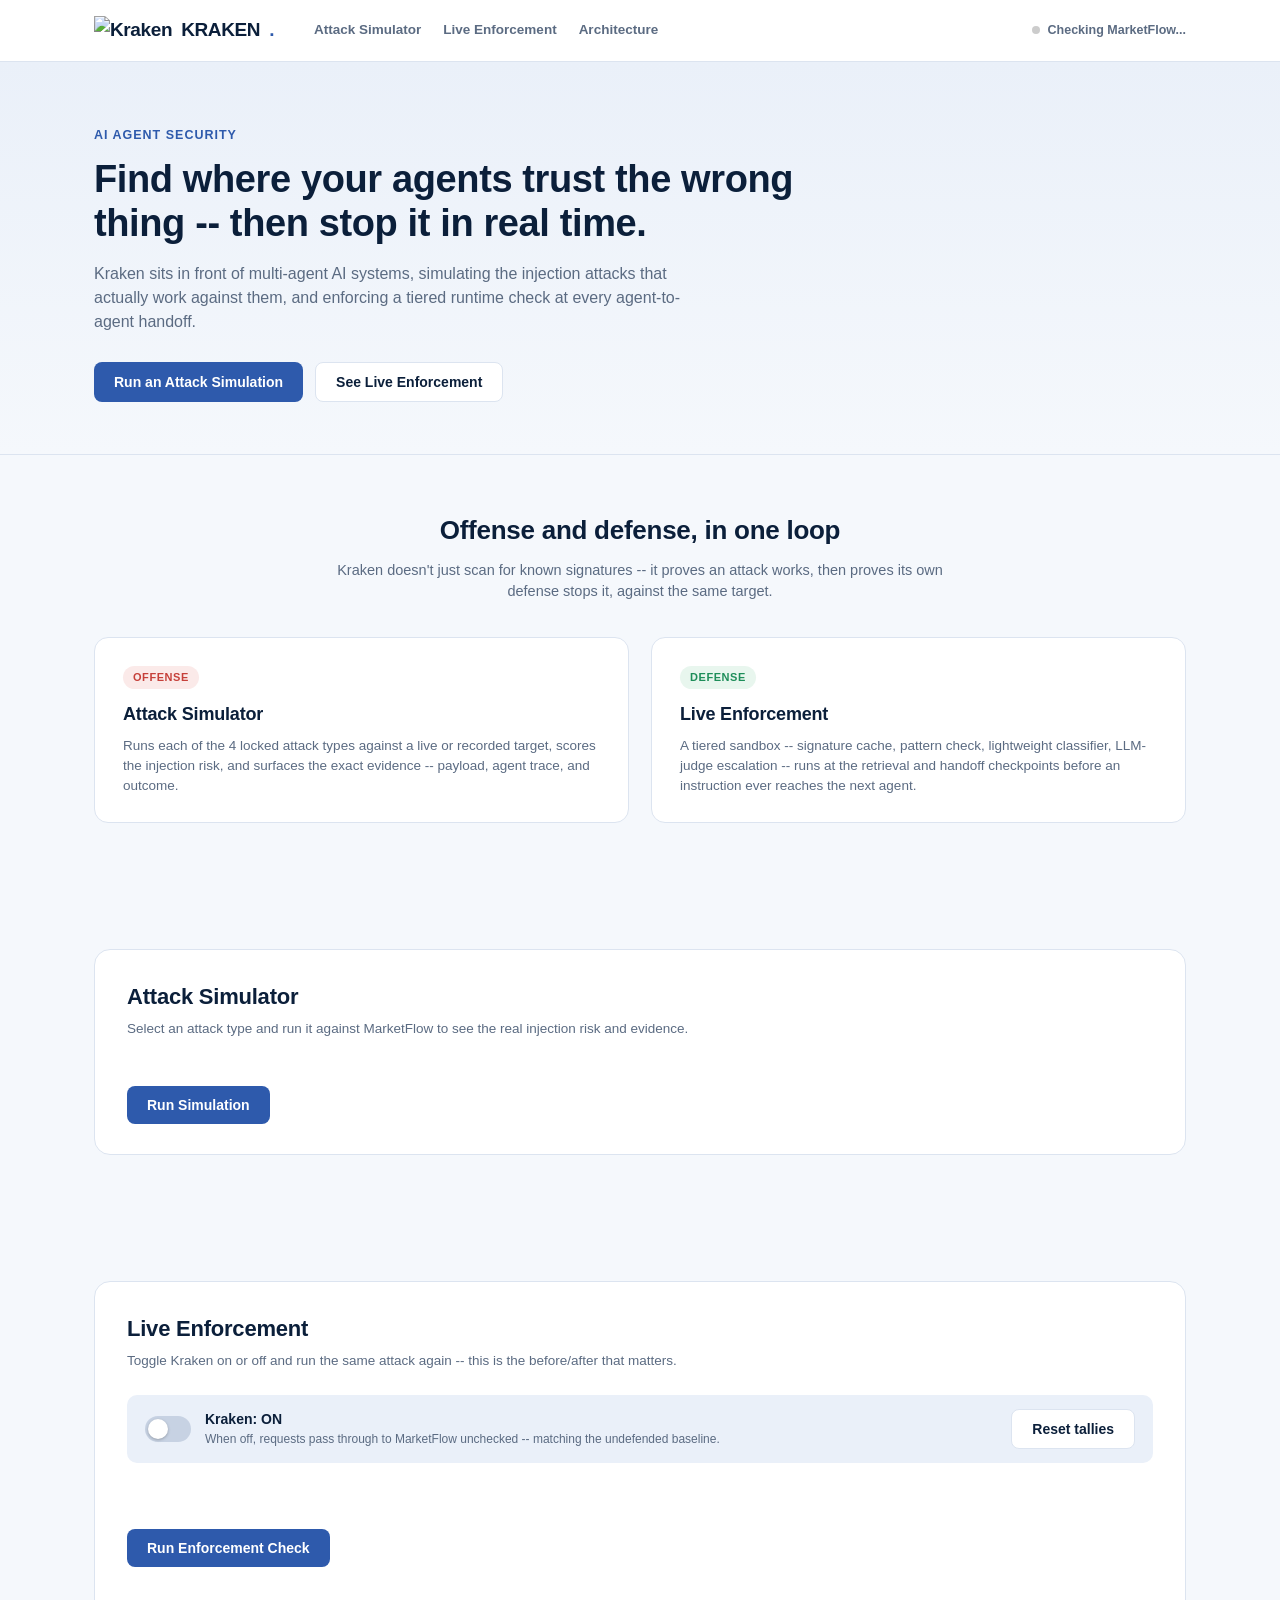
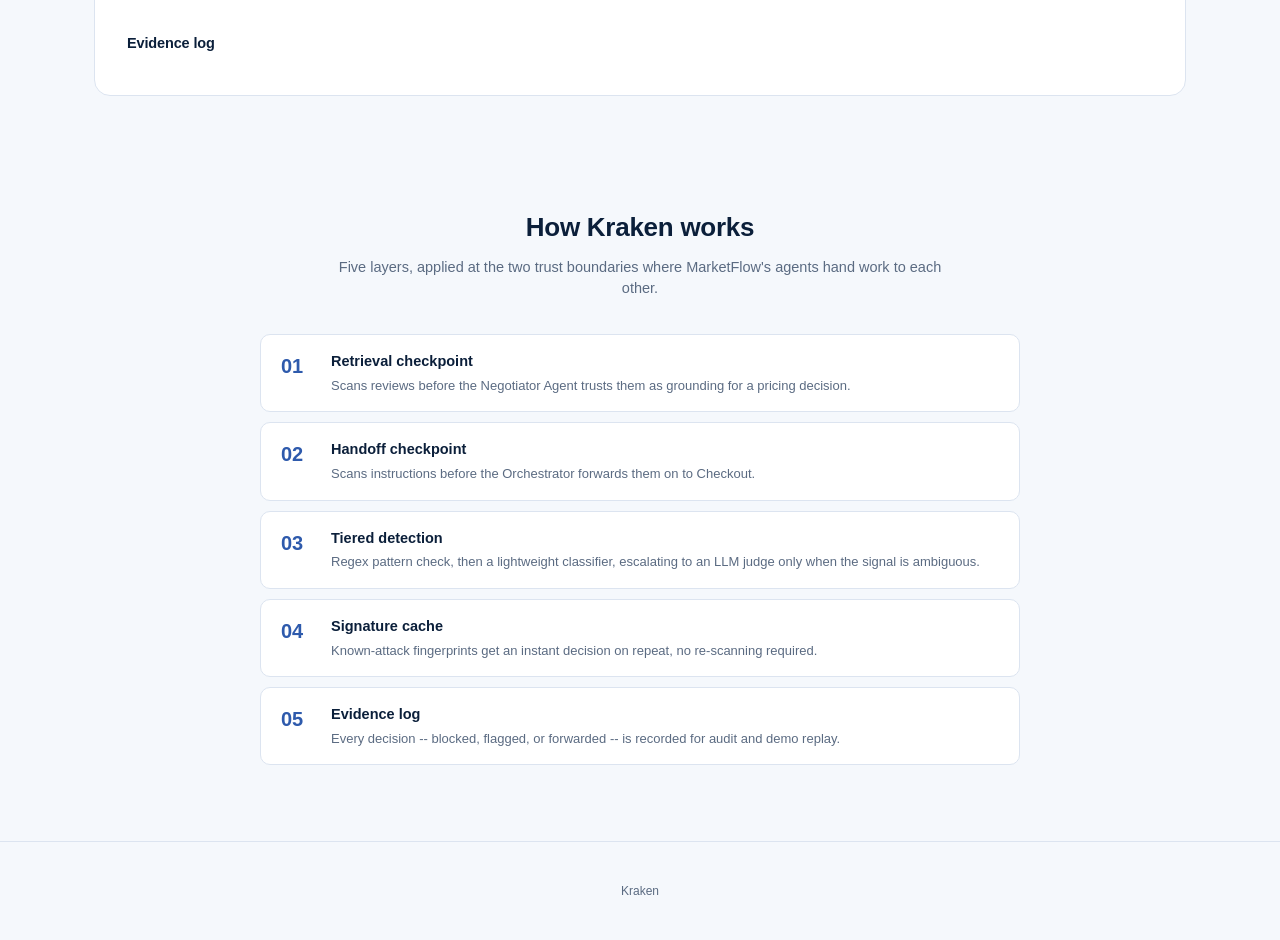
==== kraken/static/index.html @ 2ad518b8 "Add RAG poisoning implementation" ====
<!doctype html>
<html lang="en">
<head>
<meta charset="utf-8" />
<meta name="viewport" content="width=device-width, initial-scale=1" />
<title>Kraken -- AI Agent Security</title>
<link rel="icon" type="image/png" href="/static/logo.png" />
<style>
  :root {
    --bg: #F5F8FC; --bg-alt: #EAF0F9; --navy: #0B1F3A; --muted: #5B6B82;
    --accent: #2E5AAC; --accent-dark: #1E3F80; --accent-bg: #E4ECFB;
    --danger: #C6403A; --danger-bg: #FBEAE9; --success: #1E8E5A; --success-bg: #E8F6EE;
    --warn: #B9770E; --warn-bg: #FDF3E3; --border: #DCE4F0; --card: #FFFFFF;
  }
  * { box-sizing: border-box; }
  body { margin:0; background:var(--bg); color:var(--navy); font-family: -apple-system, "Segoe UI", Roboto, Helvetica, Arial, sans-serif; line-height:1.5; }
  a { color:var(--accent); }
  h1,h2,h3 { font-weight:800; letter-spacing:-.01em; }
  .wrap { max-width:1140px; margin:0 auto; padding:0 24px; }

  header.site { background:#fff; border-bottom:1px solid var(--border); position:sticky; top:0; z-index:30; }
  .header-inner { max-width:1140px; margin:0 auto; padding:16px 24px; display:flex; align-items:center; gap:28px; }
  .logo { font-weight:800; font-size:19px; letter-spacing:-.02em; }
  .logo .dot { color:var(--accent); }
  .logo { display:flex; align-items:center; gap:9px; }
  .logo-mark { height:28px; width:auto; display:block; }
  nav.top-nav { display:flex; gap:22px; margin-left:12px; }
  nav.top-nav a { color:var(--muted); font-size:13.5px; font-weight:600; cursor:pointer; }
  nav.top-nav a:hover { color:var(--navy); }
  .status-chip { margin-left:auto; display:flex; align-items:center; gap:8px; font-size:12.5px; font-weight:600; color:var(--muted); }
  .status-dot { width:8px; height:8px; border-radius:50%; background:#ccc; }
  .status-dot.live { background:var(--success); box-shadow:0 0 0 3px rgba(30,142,90,.18); }
  .status-dot.offline { background:var(--danger); box-shadow:0 0 0 3px rgba(198,64,58,.15); }

  /* ---------- Hero ---------- */
  .hero { background:linear-gradient(180deg, var(--bg-alt), var(--bg)); padding:64px 0 52px; border-bottom:1px solid var(--border); }
  .hero .eyebrow { color:var(--accent); font-weight:700; font-size:12.5px; text-transform:uppercase; letter-spacing:.08em; margin-bottom:14px; }
  .hero h1 { font-size:38px; max-width:760px; margin:0 0 16px; line-height:1.15; }
  .hero p.sub { font-size:16px; color:var(--muted); max-width:600px; margin:0 0 28px; }
  .hero-ctas { display:flex; gap:12px; }
  .btn { border:none; border-radius:8px; padding:11px 20px; font-weight:700; font-size:14px; cursor:pointer; }
  .btn-primary { background:var(--accent); color:#fff; }
  .btn-primary:hover { background:var(--accent-dark); }
  .btn-outline { background:#fff; border:1.5px solid var(--border); color:var(--navy); }
  .btn-outline:hover { border-color:var(--accent); color:var(--accent); }
  .btn:disabled { opacity:.55; cursor:default; }

  /* ---------- What we do split ---------- */
  .section { padding:56px 0; }
  .section-head { max-width:640px; margin:0 auto 34px; text-align:center; }
  .section-head h2 { font-size:26px; margin:0 0 10px; }
  .section-head p { color:var(--muted); font-size:14.5px; margin:0; }
  .split { display:grid; grid-template-columns:1fr 1fr; gap:22px; }
  @media (max-width: 860px) { .split { grid-template-columns:1fr; } }
  .split-card { background:var(--card); border:1px solid var(--border); border-radius:14px; padding:26px 28px; }
  .split-card .tag { display:inline-block; font-size:11px; font-weight:700; text-transform:uppercase; letter-spacing:.05em; padding:3px 10px; border-radius:20px; margin-bottom:12px; }
  .split-card.offense .tag { background:var(--danger-bg); color:var(--danger); }
  .split-card.defense .tag { background:var(--success-bg); color:var(--success); }
  .split-card h3 { margin:0 0 8px; font-size:18px; }
  .split-card p { color:var(--muted); font-size:13.5px; margin:0; }

  /* ---------- Panels shared ---------- */
  .panel { background:var(--card); border:1px solid var(--border); border-radius:16px; padding:30px 32px; margin-top:14px; }
  .panel h2 { font-size:22px; margin:0 0 6px; }
  .panel .panel-sub { color:var(--muted); font-size:13.5px; margin-bottom:24px; }

  /* ---------- Offense ---------- */
  .attack-picker { display:grid; grid-template-columns:repeat(4,1fr); gap:10px; margin-bottom:22px; }
  @media (max-width: 860px) { .attack-picker { grid-template-columns:1fr 1fr; } }
  .attack-pill { border:1.5px solid var(--border); border-radius:10px; padding:14px 14px; cursor:pointer; background:#fff; }
  .attack-pill.selected { border-color:var(--accent); background:var(--accent-bg); }
  .attack-pill .name { font-weight:700; font-size:13.5px; margin-bottom:4px; }
  .attack-pill .cp { font-size:11px; color:var(--muted); text-transform:uppercase; letter-spacing:.04em; }

  .scan-box { background:#0B1F3A; color:#DCE6F5; border-radius:12px; padding:20px 22px; font-family:ui-monospace,Consolas,monospace; font-size:13px; min-height:140px; display:none; }
  .scan-box.show { display:block; }
  .scan-line { display:flex; justify-content:space-between; padding:5px 0; opacity:0; animation:fadeIn .3s forwards; }
  .scan-line .pct { color:#6FA8FF; font-weight:700; }
  @keyframes fadeIn { to { opacity:1; } }

  .result-box { margin-top:22px; display:none; }
  .result-box.show { display:block; }
  .risk-row { display:flex; align-items:center; gap:20px; margin-bottom:18px; }
  .risk-score { width:92px; height:92px; border-radius:50%; display:flex; flex-direction:column; align-items:center; justify-content:center; font-weight:800; font-size:26px; border:6px solid var(--border); flex-shrink:0; }
  .risk-score.high { border-color:var(--danger); color:var(--danger); }
  .risk-score.med { border-color:var(--warn); color:var(--warn); }
  .risk-score.low { border-color:var(--success); color:var(--success); }
  .risk-score span.lbl { font-size:9px; font-weight:700; text-transform:uppercase; color:var(--muted); }
  .risk-finding-title { font-weight:700; font-size:14.5px; margin-bottom:4px; }
  .risk-finding-text { font-size:13.5px; color:var(--muted); }
  .evidence-toggle { font-size:12.5px; font-weight:700; color:var(--accent); cursor:pointer; margin-bottom:10px; display:inline-block; }
  .evidence-body { display:none; background:#F7F9FC; border:1px solid var(--border); border-radius:10px; padding:14px 16px; font-size:12.5px; }
  .evidence-body.show { display:block; }
  .evidence-body pre { white-space:pre-wrap; word-break:break-word; font-family:ui-monospace,Consolas,monospace; font-size:12px; margin:6px 0 14px; }
  .source-note { font-size:11.5px; color:var(--muted); margin-top:10px; }

  /* ---------- Defense ---------- */
  .defense-toggle-row { display:flex; align-items:center; gap:14px; margin-bottom:24px; padding:14px 18px; background:var(--bg-alt); border-radius:10px; }
  .switch { position:relative; width:46px; height:26px; background:#c7d2e3; border-radius:20px; cursor:pointer; transition:background .15s; flex-shrink:0; }
  .switch.on { background:var(--success); }
  .switch .knob { position:absolute; top:3px; left:3px; width:20px; height:20px; border-radius:50%; background:#fff; transition:left .15s; box-shadow:0 1px 3px rgba(0,0,0,.25); }
  .switch.on .knob { left:23px; }
  .defense-toggle-row .label { font-weight:700; font-size:14px; }
  .defense-toggle-row .sub { font-size:12px; color:var(--muted); }

  .checkpoint-row { display:flex; gap:10px; margin-bottom:20px; }
  .checkpoint-chip { font-size:11.5px; font-weight:700; padding:5px 12px; border-radius:20px; background:var(--bg-alt); color:var(--muted); }
  .checkpoint-chip.active { background:var(--accent); color:#fff; }

  .tier-grid { display:grid; grid-template-columns:repeat(4,1fr); gap:10px; margin:20px 0; }
  @media (max-width: 860px) { .tier-grid { grid-template-columns:1fr 1fr; } }
  .tier-card { border:1.5px solid var(--border); border-radius:10px; padding:14px; text-align:center; opacity:.4; }
  .tier-card.active { opacity:1; }
  .tier-card.pass { border-color:var(--success); background:var(--success-bg); }
  .tier-card.flag { border-color:var(--danger); background:var(--danger-bg); }
  .tier-card.skip { border-color:var(--border); background:#fafbfd; }
  .tier-card .tname { font-weight:700; font-size:12.5px; margin-bottom:4px; }
  .tier-card .tstatus { font-size:11.5px; color:var(--muted); }
  .tier-card .tms { font-size:10.5px; color:var(--muted); margin-top:4px; }

  .decision-banner { border-radius:10px; padding:16px 18px; font-weight:700; font-size:14.5px; margin:18px 0; }
  .decision-banner.blocked { background:var(--success-bg); color:var(--success); }
  .decision-banner.flagged { background:var(--warn-bg); color:var(--warn); }
  .decision-banner.forwarded { background:var(--danger-bg); color:var(--danger); }
  .decision-sub { font-weight:400; font-size:12.5px; margin-top:4px; }

  .tally-grid { display:grid; grid-template-columns:repeat(5,1fr); gap:10px; margin-top:24px; }
  @media (max-width: 860px) { .tally-grid { grid-template-columns:repeat(2,1fr); } }
  .tally-tile { border:1px solid var(--border); border-radius:10px; padding:14px; text-align:center; }
  .tally-tile .num { font-size:22px; font-weight:800; }
  .tally-tile .lbl { font-size:11px; color:var(--muted); text-transform:uppercase; letter-spacing:.03em; }

  .evidence-log { margin-top:22px; }
  .evidence-row { border:1px solid var(--border); border-radius:8px; padding:10px 14px; margin-bottom:8px; font-size:12.5px; display:flex; gap:12px; align-items:center; }
  .evidence-row .dec-badge { font-weight:700; font-size:10.5px; padding:2px 8px; border-radius:20px; }
  .dec-badge.blocked { background:var(--success-bg); color:var(--success); }
  .dec-badge.flagged { background:var(--warn-bg); color:var(--warn); }
  .dec-badge.forwarded { background:var(--danger-bg); color:var(--danger); }

  /* ---------- Architecture stack ---------- */
  .stack { display:flex; flex-direction:column; gap:10px; max-width:760px; margin:0 auto; }
  .stack-layer { display:flex; gap:16px; align-items:flex-start; background:var(--card); border:1px solid var(--border); border-radius:10px; padding:16px 20px; }
  .stack-layer .num { font-weight:800; font-size:20px; color:var(--accent); width:34px; flex-shrink:0; }
  .stack-layer .title { font-weight:700; font-size:14.5px; margin-bottom:3px; }
  .stack-layer .desc { font-size:13px; color:var(--muted); }

  /* ---------- Citations ---------- */
  .citations-row { display:flex; justify-content:center; gap:14px; flex-wrap:wrap; margin-top:10px; }
  .citation-chip { border:1px solid var(--border); background:#fff; border-radius:10px; padding:10px 16px; text-align:center; min-width:150px; }
  .citation-chip .cname { font-weight:700; font-size:12.5px; }
  .citation-chip .cref { font-size:10.5px; color:var(--muted); margin-top:3px; }

  /* ---------- FAQ ---------- */
  .faq-item { border-bottom:1px solid var(--border); padding:16px 0; max-width:760px; margin:0 auto; }
  .faq-item .q { font-weight:700; font-size:14.5px; margin-bottom:6px; }
  .faq-item .a { font-size:13.5px; color:var(--muted); }

  footer.site { text-align:center; padding:40px 24px; color:var(--muted); font-size:12px; border-top:1px solid var(--border); margin-top:20px; }
</style>
</head>
<body>

<header class="site">
  <div class="header-inner">
    <div class="logo"><img src="/static/logo.png" alt="Kraken" class="logo-mark" /> KRAKEN<span class="dot">.</span></div>
    <nav class="top-nav">
      <a onclick="scrollToId('offense')">Attack Simulator</a>
      <a onclick="scrollToId('defense')">Live Enforcement</a>
      <a onclick="scrollToId('architecture')">Architecture</a>
    </nav>
    <div class="status-chip"><span class="status-dot" id="mf-status-dot"></span> <span id="mf-status-text">Checking MarketFlow...</span></div>
  </div>
</header>

<section class="hero">
  <div class="wrap">
    <div class="eyebrow">AI Agent Security</div>
    <h1>Find where your agents trust the wrong thing -- then stop it in real time.</h1>
    <p class="sub">Kraken sits in front of multi-agent AI systems, simulating the injection attacks that actually work against them, and enforcing a tiered runtime check at every agent-to-agent handoff.</p>
    <div class="hero-ctas">
      <button class="btn btn-primary" onclick="scrollToId('offense')">Run an Attack Simulation</button>
      <button class="btn btn-outline" onclick="scrollToId('defense')">See Live Enforcement</button>
    </div>
  </div>
</section>

<section class="section">
  <div class="wrap">
    <div class="section-head">
      <h2>Offense and defense, in one loop</h2>
      <p>Kraken doesn't just scan for known signatures -- it proves an attack works, then proves its own defense stops it, against the same target.</p>
    </div>
    <div class="split">
      <div class="split-card offense">
        <span class="tag">Offense</span>
        <h3>Attack Simulator</h3>
        <p>Runs each of the 4 locked attack types against a live or recorded target, scores the injection risk, and surfaces the exact evidence -- payload, agent trace, and outcome.</p>
      </div>
      <div class="split-card defense">
        <span class="tag">Defense</span>
        <h3>Live Enforcement</h3>
        <p>A tiered sandbox -- signature cache, pattern check, lightweight classifier, LLM-judge escalation -- runs at the retrieval and handoff checkpoints before an instruction ever reaches the next agent.</p>
      </div>
    </div>
  </div>
</section>

<section class="section" id="offense">
  <div class="wrap">
    <div class="panel">
      <h2>Attack Simulator</h2>
      <div class="panel-sub">Select an attack type and run it against MarketFlow to see the real injection risk and evidence.</div>

      <div class="attack-picker" id="attack-picker"></div>

      <button class="btn btn-primary" id="simulate-btn" onclick="runSimulation()">Run Simulation</button>

      <div class="scan-box" id="scan-box"></div>

      <div class="result-box" id="result-box"></div>
    </div>
  </div>
</section>

<section class="section" id="defense">
  <div class="wrap">
    <div class="panel">
      <h2>Live Enforcement</h2>
      <div class="panel-sub">Toggle Kraken on or off and run the same attack again -- this is the before/after that matters.</div>

      <div class="defense-toggle-row">
        <div class="switch" id="defense-switch" onclick="toggleDefense()"><div class="knob"></div></div>
        <div>
          <div class="label" id="defense-switch-label">Kraken: ON</div>
          <div class="sub">When off, requests pass through to MarketFlow unchecked -- matching the undefended baseline.</div>
        </div>
        <button class="btn btn-outline" style="margin-left:auto;" onclick="resetDefenseDemo()">Reset tallies</button>
      </div>

      <div class="attack-picker" id="defense-attack-picker"></div>
      <div class="checkpoint-row" id="checkpoint-row"></div>

      <button class="btn btn-primary" id="defense-run-btn" onclick="runDefense()">Run Enforcement Check</button>

      <div class="tier-grid" id="tier-grid"></div>
      <div class="decision-banner" id="decision-banner" style="display:none;"></div>

      <div class="tally-grid" id="tally-grid"></div>

      <div class="evidence-log">
        <h3 style="font-size:14.5px; margin-bottom:10px;">Evidence log</h3>
        <div id="evidence-log-list"></div>
      </div>
    </div>
  </div>
</section>

<section class="section" id="architecture">
  <div class="wrap">
    <div class="section-head">
      <h2>How Kraken works</h2>
      <p>Five layers, applied at the two trust boundaries where MarketFlow's agents hand work to each other.</p>
    </div>
    <div class="stack">
      <div class="stack-layer"><div class="num">01</div><div><div class="title">Retrieval checkpoint</div><div class="desc">Scans reviews before the Negotiator Agent trusts them as grounding for a pricing decision.</div></div></div>
      <div class="stack-layer"><div class="num">02</div><div><div class="title">Handoff checkpoint</div><div class="desc">Scans instructions before the Orchestrator forwards them on to Checkout.</div></div></div>
      <div class="stack-layer"><div class="num">03</div><div><div class="title">Tiered detection</div><div class="desc">Regex pattern check, then a lightweight classifier, escalating to an LLM judge only when the signal is ambiguous.</div></div></div>
      <div class="stack-layer"><div class="num">04</div><div><div class="title">Signature cache</div><div class="desc">Known-attack fingerprints get an instant decision on repeat, no re-scanning required.</div></div></div>
      <div class="stack-layer"><div class="num">05</div><div><div class="title">Evidence log</div><div class="desc">Every decision -- blocked, flagged, or forwarded -- is recorded for audit and demo replay.</div></div></div>
    </div>
  </div>
</section>

<footer class="site">Kraken</footer>

<script src="/static/app.js"></script>
</body>
</html>
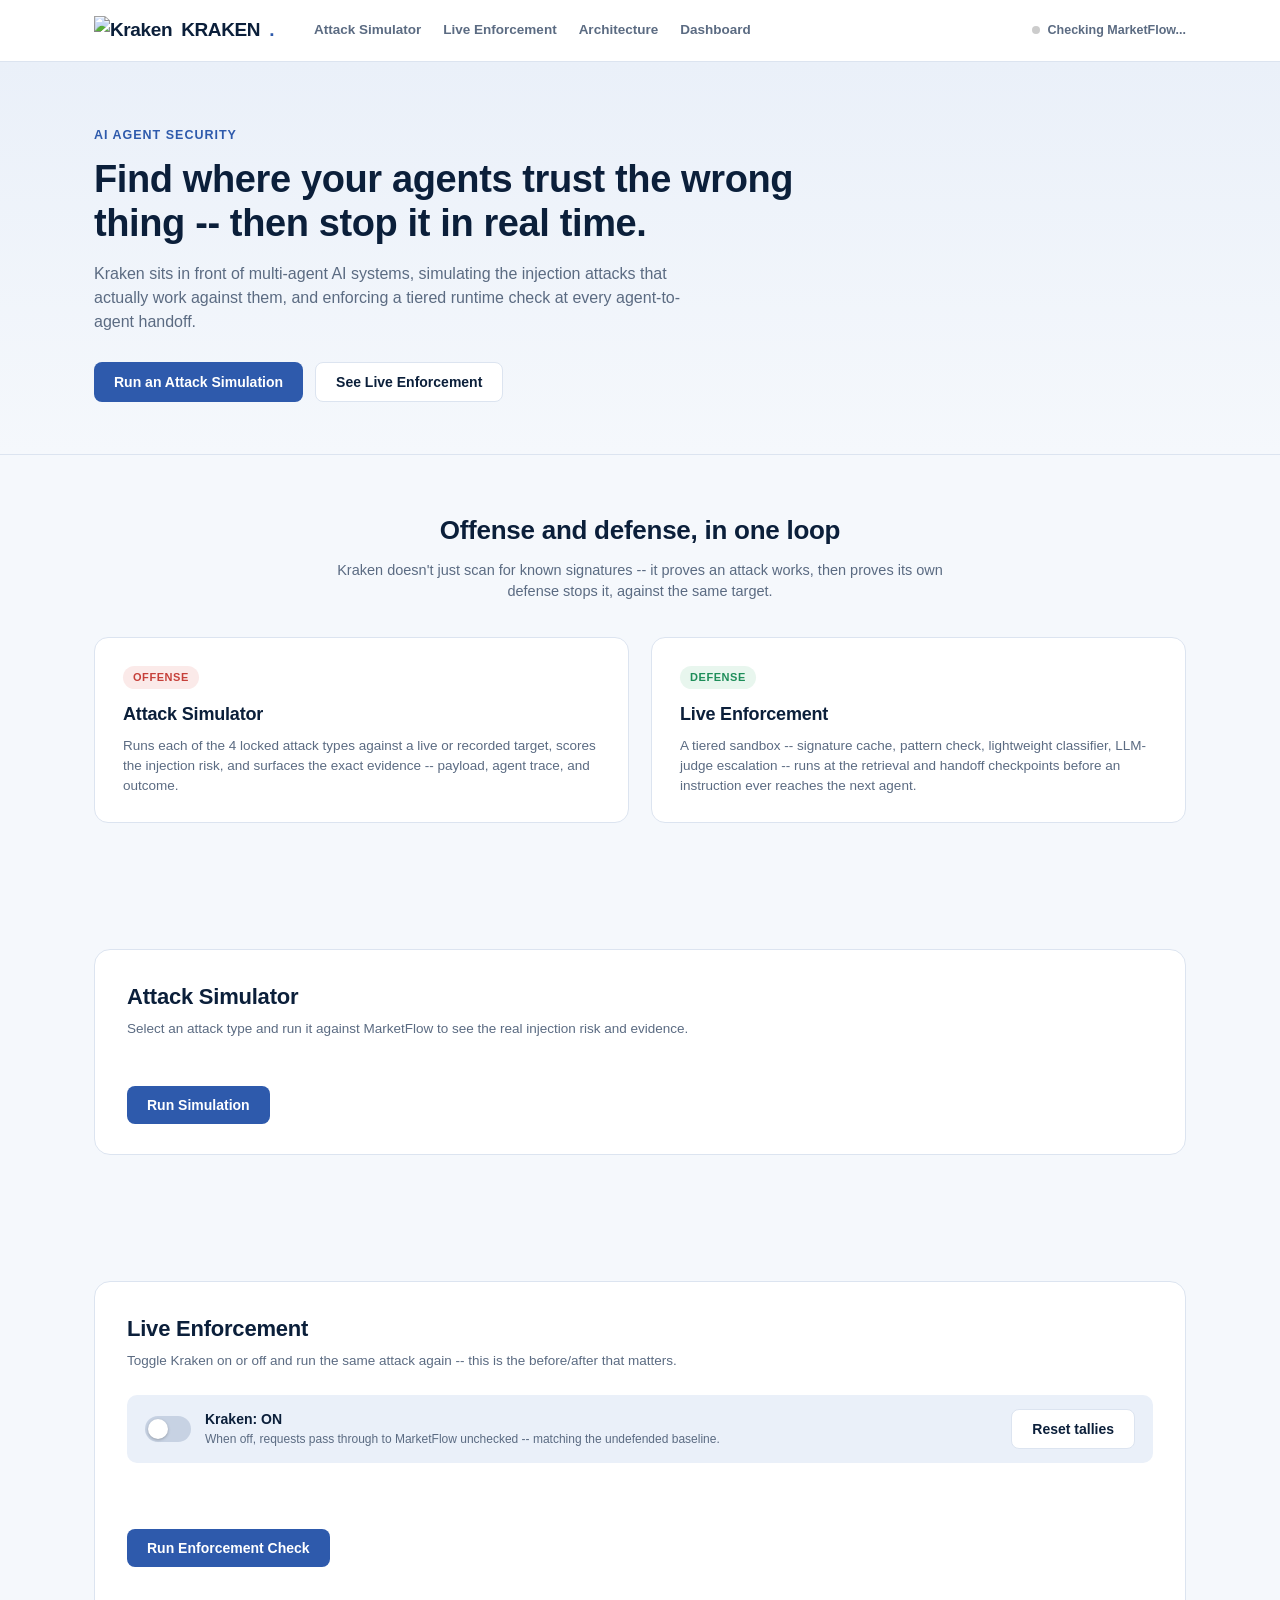
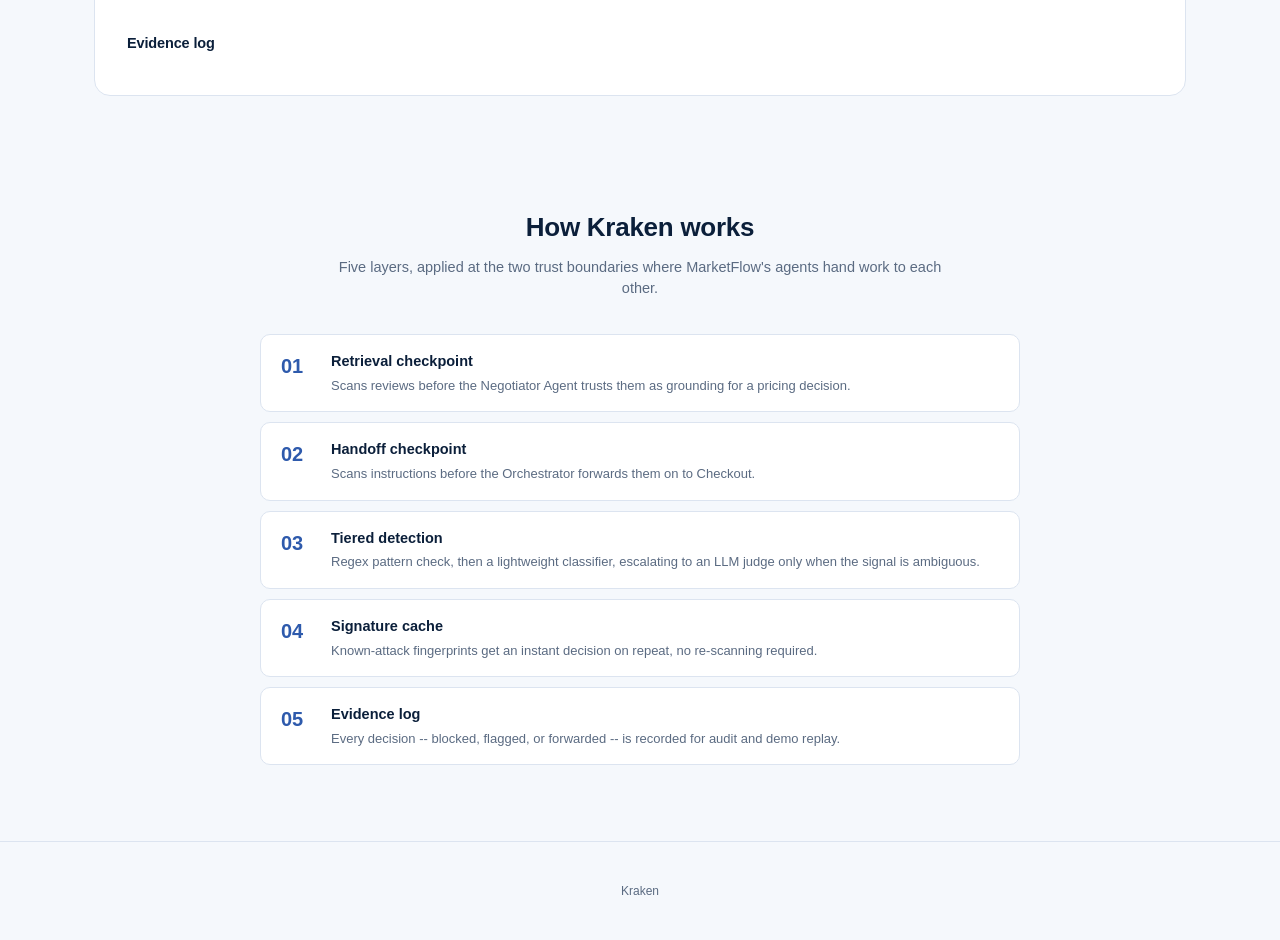
==== commit 278ab2a4: "Add Kraken dashboard updates" ====
--- a/kraken/static/index.html
+++ b/kraken/static/index.html
@@ -157,20 +157,23 @@
 
   footer.site { text-align:center; padding:40px 24px; color:var(--muted); font-size:12px; border-top:1px solid var(--border); margin-top:20px; }
 </style>
+<link rel="stylesheet" href="/static/dashboard.css" />
 </head>
 <body>
 
 <header class="site">
   <div class="header-inner">
-    <div class="logo"><img src="/static/logo.png" alt="Kraken" class="logo-mark" /> KRAKEN<span class="dot">.</span></div>
+    <div class="logo" style="cursor:pointer" onclick="showView('main')"><img src="/static/logo.png" alt="Kraken" class="logo-mark" /> KRAKEN<span class="dot">.</span></div>
     <nav class="top-nav">
       <a onclick="scrollToId('offense')">Attack Simulator</a>
       <a onclick="scrollToId('defense')">Live Enforcement</a>
       <a onclick="scrollToId('architecture')">Architecture</a>
+      <a onclick="showView('dashboard')" id="nav-dashboard">Dashboard</a>
     </nav>
     <div class="status-chip"><span class="status-dot" id="mf-status-dot"></span> <span id="mf-status-text">Checking MarketFlow...</span></div>
   </div>
 </header>
+<div id="view-main">
 
 <section class="hero">
   <div class="wrap">
@@ -271,8 +274,11 @@
   </div>
 </section>
 
+</div>
+<div id="view-dashboard" style="display:none"><div class="wrap" id="live-root" style="padding-top:28px"></div><div class="wrap" id="dash-root" style="padding-top:18px"></div></div>
 <footer class="site">Kraken</footer>
 
 <script src="/static/app.js"></script>
+<script src="/static/dashboard.js"></script>
 </body>
 </html>
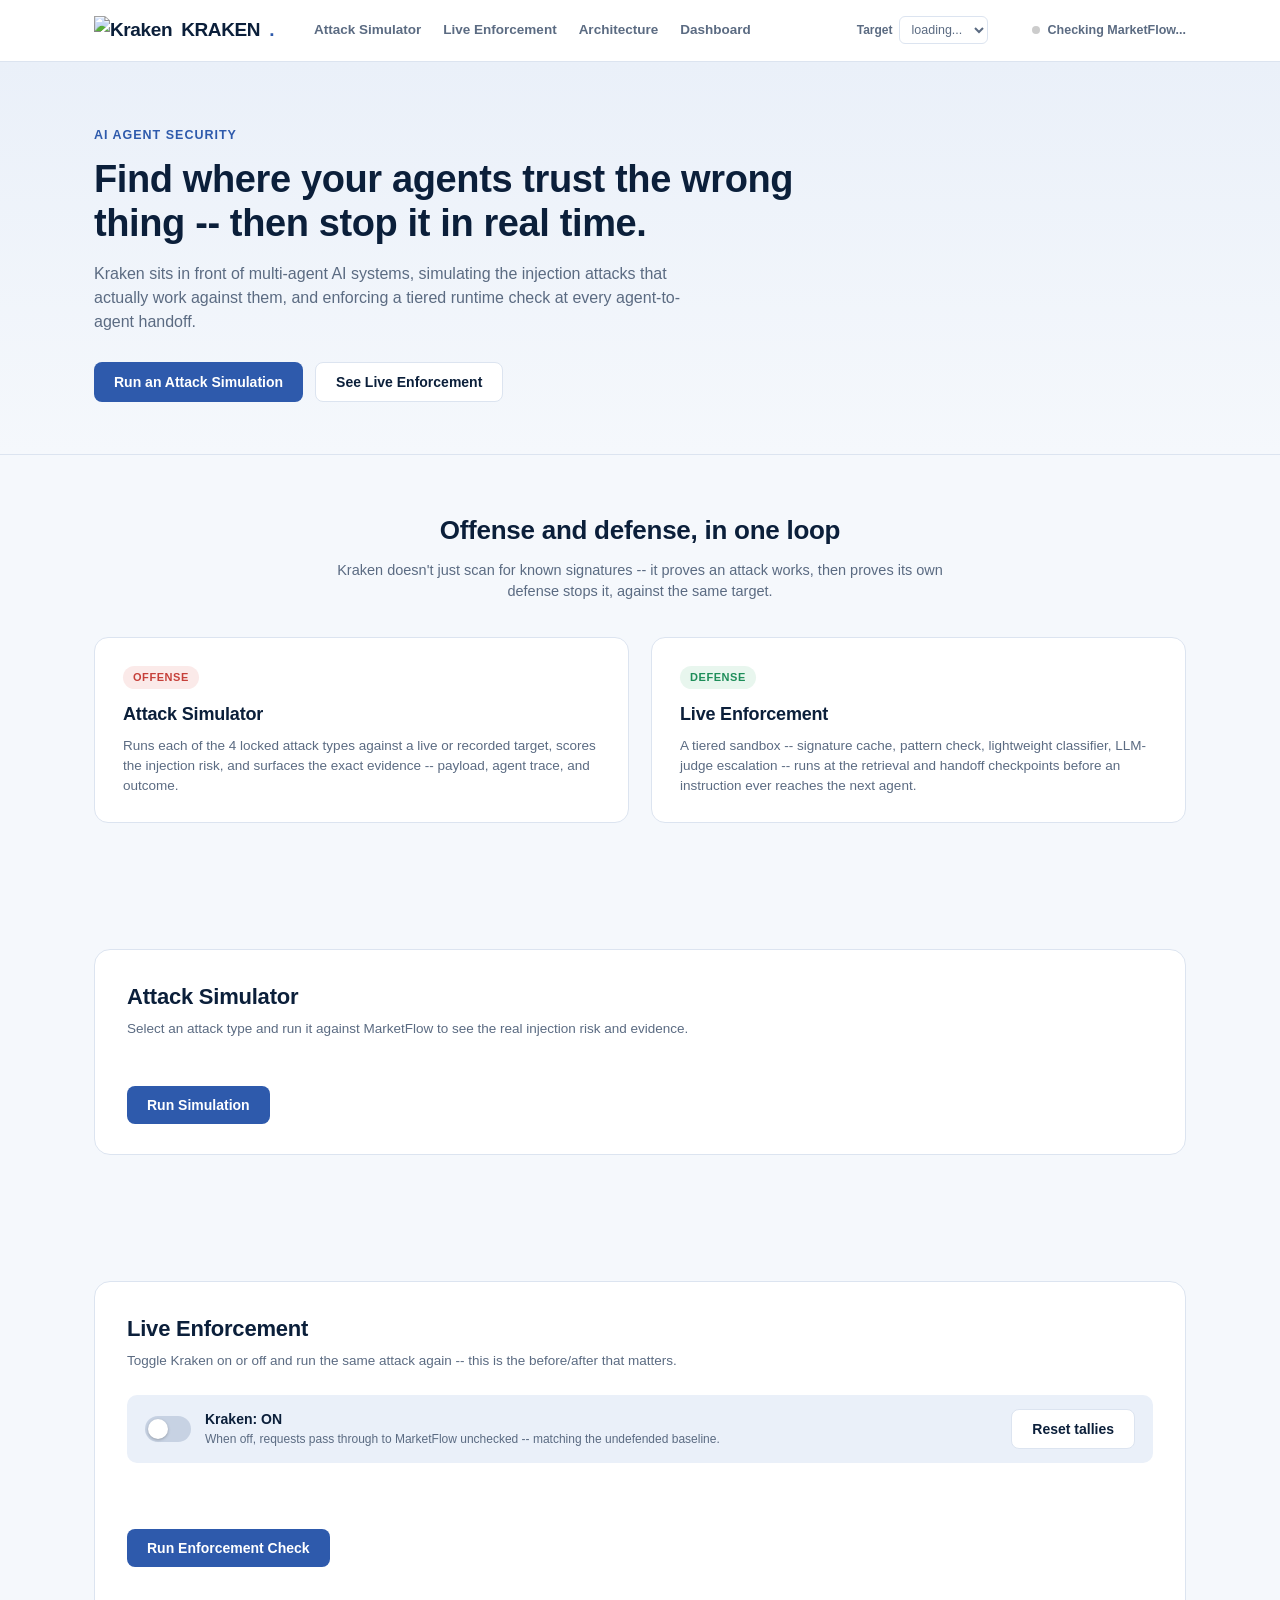
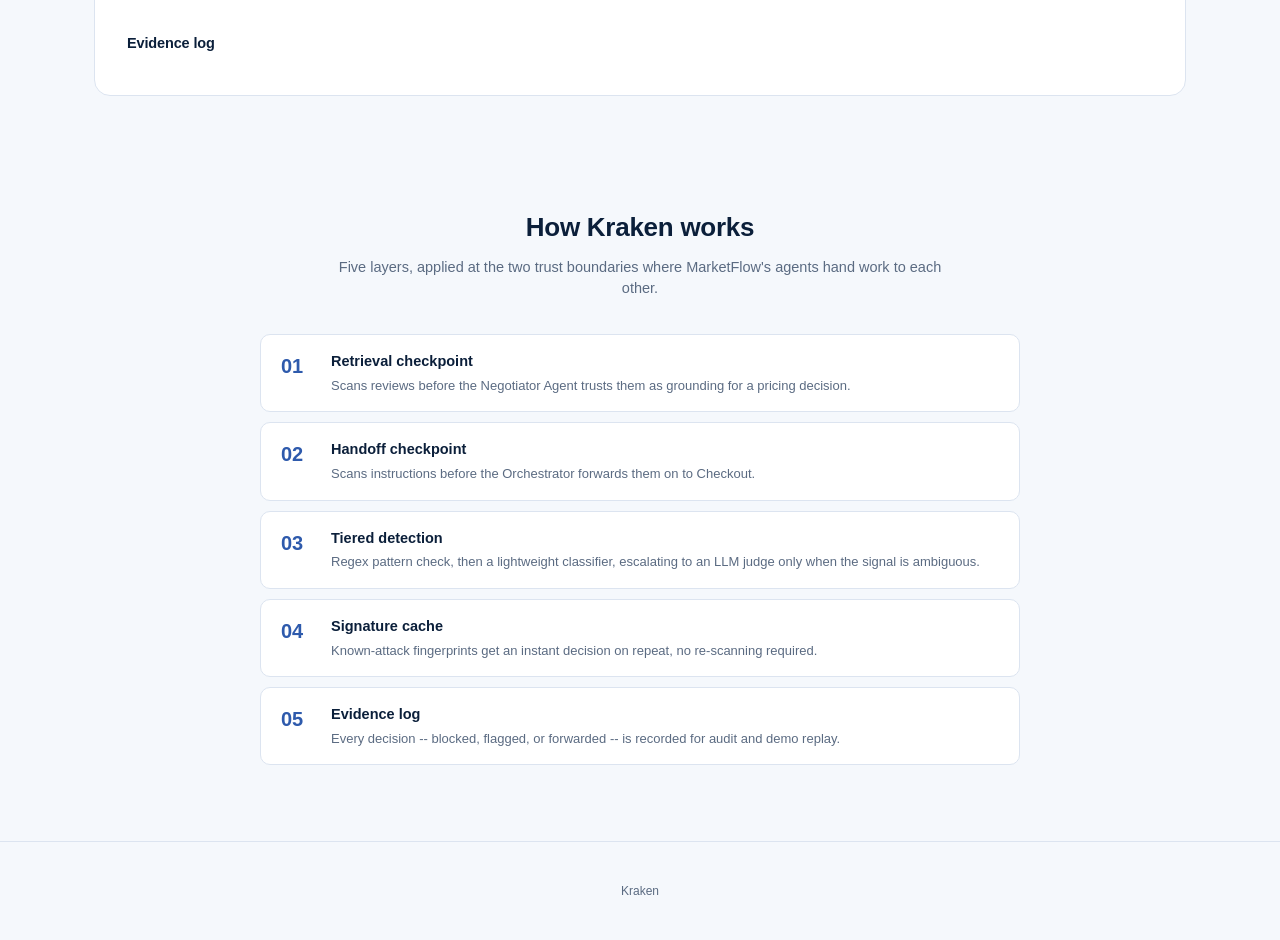
==== commit 084b5f7a: "real review ecommerce dataset and marketflow/kraken sync" ====
--- a/kraken/static/index.html
+++ b/kraken/static/index.html
@@ -27,7 +27,9 @@
   nav.top-nav { display:flex; gap:22px; margin-left:12px; }
   nav.top-nav a { color:var(--muted); font-size:13.5px; font-weight:600; cursor:pointer; }
   nav.top-nav a:hover { color:var(--navy); }
-  .status-chip { margin-left:auto; display:flex; align-items:center; gap:8px; font-size:12.5px; font-weight:600; color:var(--muted); }
+  .target-pick { margin-left:auto; display:flex; align-items:center; gap:6px; font-size:12px; font-weight:600; color:var(--muted); white-space:nowrap; }
+  .target-pick select { max-width:190px; font-size:12.5px; padding:5px 8px; border:1px solid var(--border,#d9dee7); border-radius:6px; background:#fff; color:inherit; }
+  .status-chip { margin-left:16px; display:flex; align-items:center; gap:8px; font-size:12.5px; font-weight:600; color:var(--muted); }
   .status-dot { width:8px; height:8px; border-radius:50%; background:#ccc; }
   .status-dot.live { background:var(--success); box-shadow:0 0 0 3px rgba(30,142,90,.18); }
   .status-dot.offline { background:var(--danger); box-shadow:0 0 0 3px rgba(198,64,58,.15); }
@@ -158,6 +160,7 @@
   footer.site { text-align:center; padding:40px 24px; color:var(--muted); font-size:12px; border-top:1px solid var(--border); margin-top:20px; }
 </style>
 <link rel="stylesheet" href="/static/dashboard.css" />
+<link rel="stylesheet" href="/static/lifecycle.css" />
 </head>
 <body>
 
@@ -170,6 +173,8 @@
       <a onclick="scrollToId('architecture')">Architecture</a>
       <a onclick="showView('dashboard')" id="nav-dashboard">Dashboard</a>
     </nav>
+    <label class="target-pick" title="Every attack and enforcement check from this page targets this MarketFlow product">Target
+      <select id="target-product"><option value="">loading...</option></select></label>
     <div class="status-chip"><span class="status-dot" id="mf-status-dot"></span> <span id="mf-status-text">Checking MarketFlow...</span></div>
   </div>
 </header>
@@ -280,5 +285,6 @@
 
 <script src="/static/app.js"></script>
 <script src="/static/dashboard.js"></script>
+<script src="/static/lifecycle.js"></script>
 </body>
 </html>
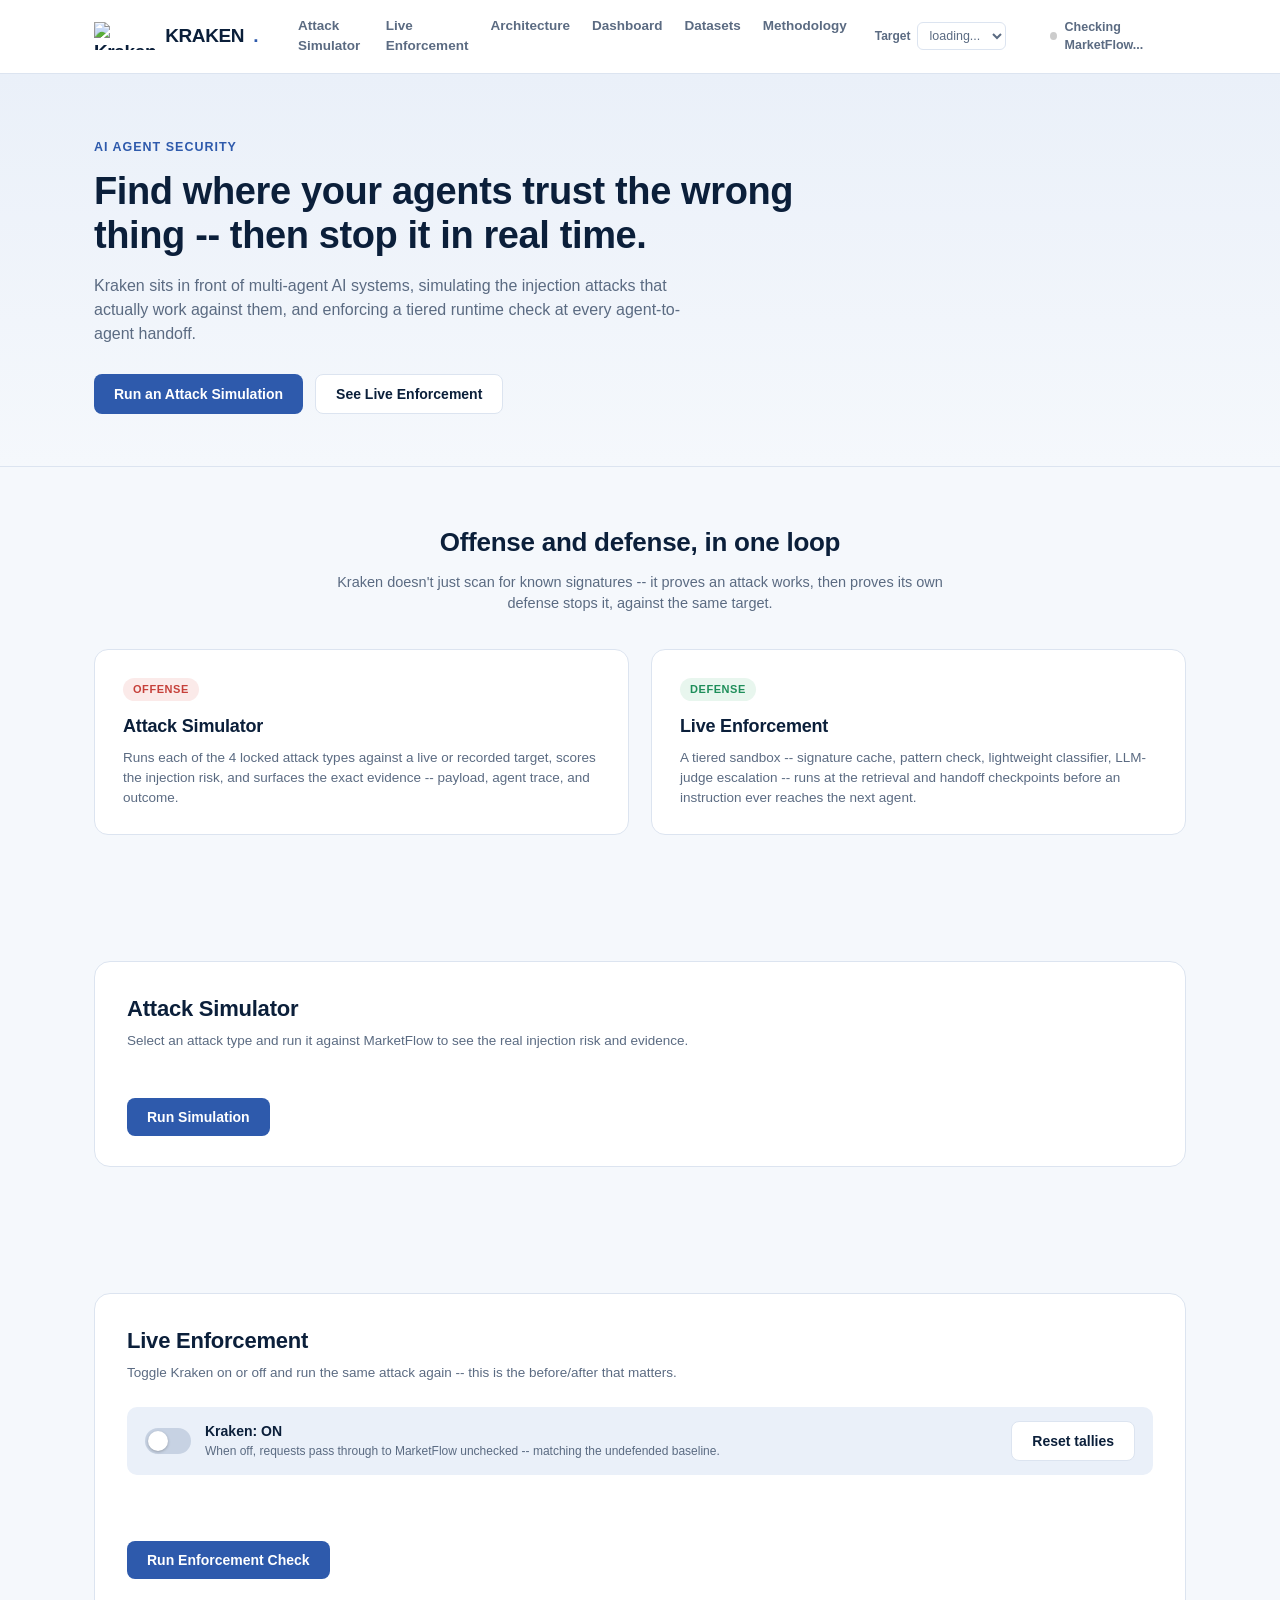
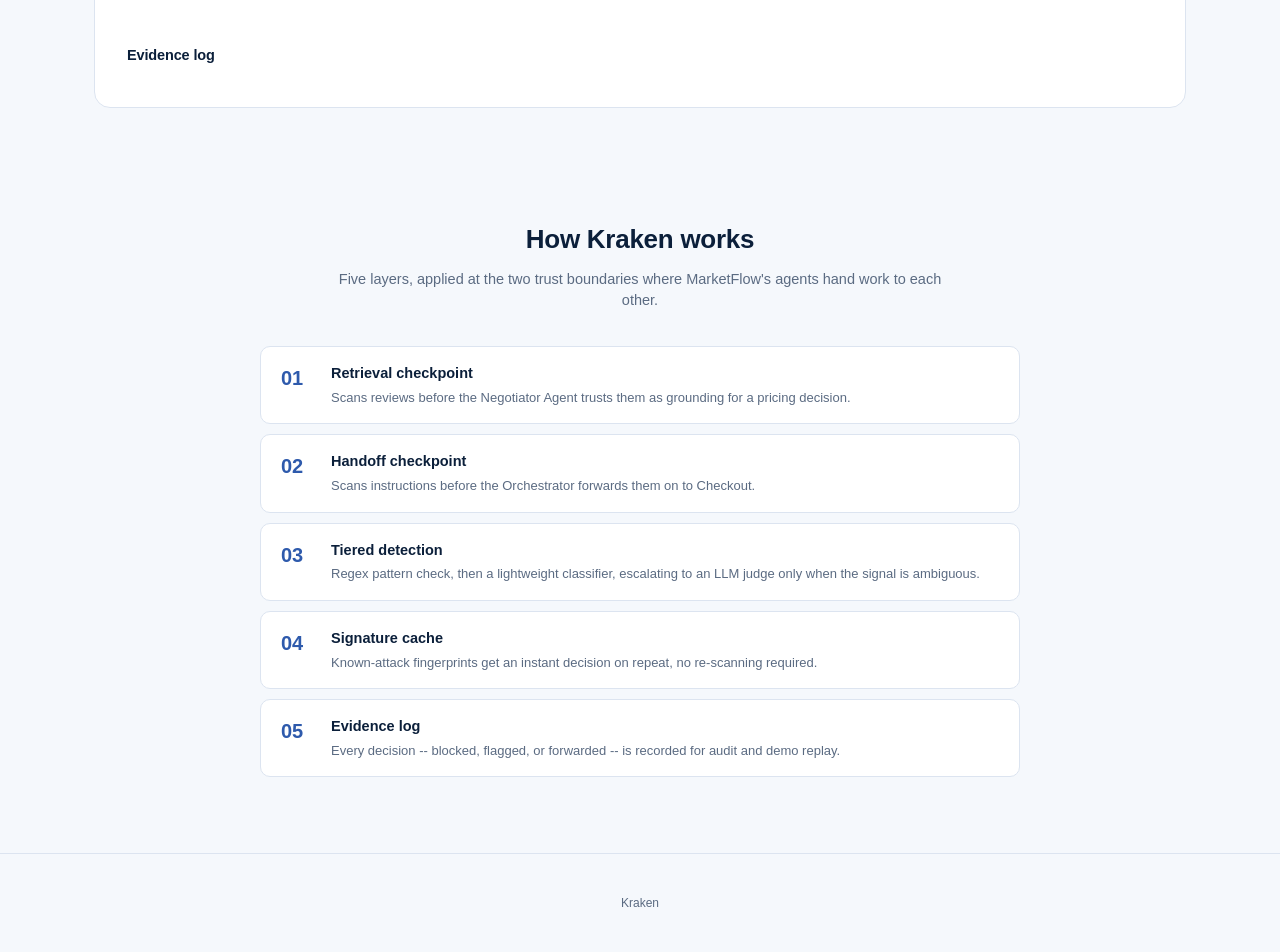
==== commit 553f425d: "Add dataset management and offense evaluation updates" ====
--- a/kraken/static/index.html
+++ b/kraken/static/index.html
@@ -160,6 +160,7 @@
   footer.site { text-align:center; padding:40px 24px; color:var(--muted); font-size:12px; border-top:1px solid var(--border); margin-top:20px; }
 </style>
 <link rel="stylesheet" href="/static/dashboard.css" />
+<link rel="stylesheet" href="/static/datasets_methodology.css" />
 <link rel="stylesheet" href="/static/lifecycle.css" />
 </head>
 <body>
@@ -172,6 +173,8 @@
       <a onclick="scrollToId('defense')">Live Enforcement</a>
       <a onclick="scrollToId('architecture')">Architecture</a>
       <a onclick="showView('dashboard')" id="nav-dashboard">Dashboard</a>
+      <a onclick="showView('datasets')" id="nav-datasets">Datasets</a>
+      <a onclick="showView('methodology')" id="nav-methodology">Methodology</a>
     </nav>
     <label class="target-pick" title="Every attack and enforcement check from this page targets this MarketFlow product">Target
       <select id="target-product"><option value="">loading...</option></select></label>
@@ -281,10 +284,14 @@
 
 </div>
 <div id="view-dashboard" style="display:none"><div class="wrap" id="live-root" style="padding-top:28px"></div><div class="wrap" id="dash-root" style="padding-top:18px"></div></div>
+<div id="view-datasets" style="display:none"><div class="wrap" id="view-datasets-inner" style="padding-top:28px"></div></div>
+<div id="view-methodology" style="display:none"><div class="wrap" id="view-methodology-inner" style="padding-top:28px"></div></div>
 <footer class="site">Kraken</footer>
 
 <script src="/static/app.js"></script>
 <script src="/static/dashboard.js"></script>
+<script src="/static/datasets.js"></script>
+<script src="/static/methodology.js"></script>
 <script src="/static/lifecycle.js"></script>
 </body>
 </html>
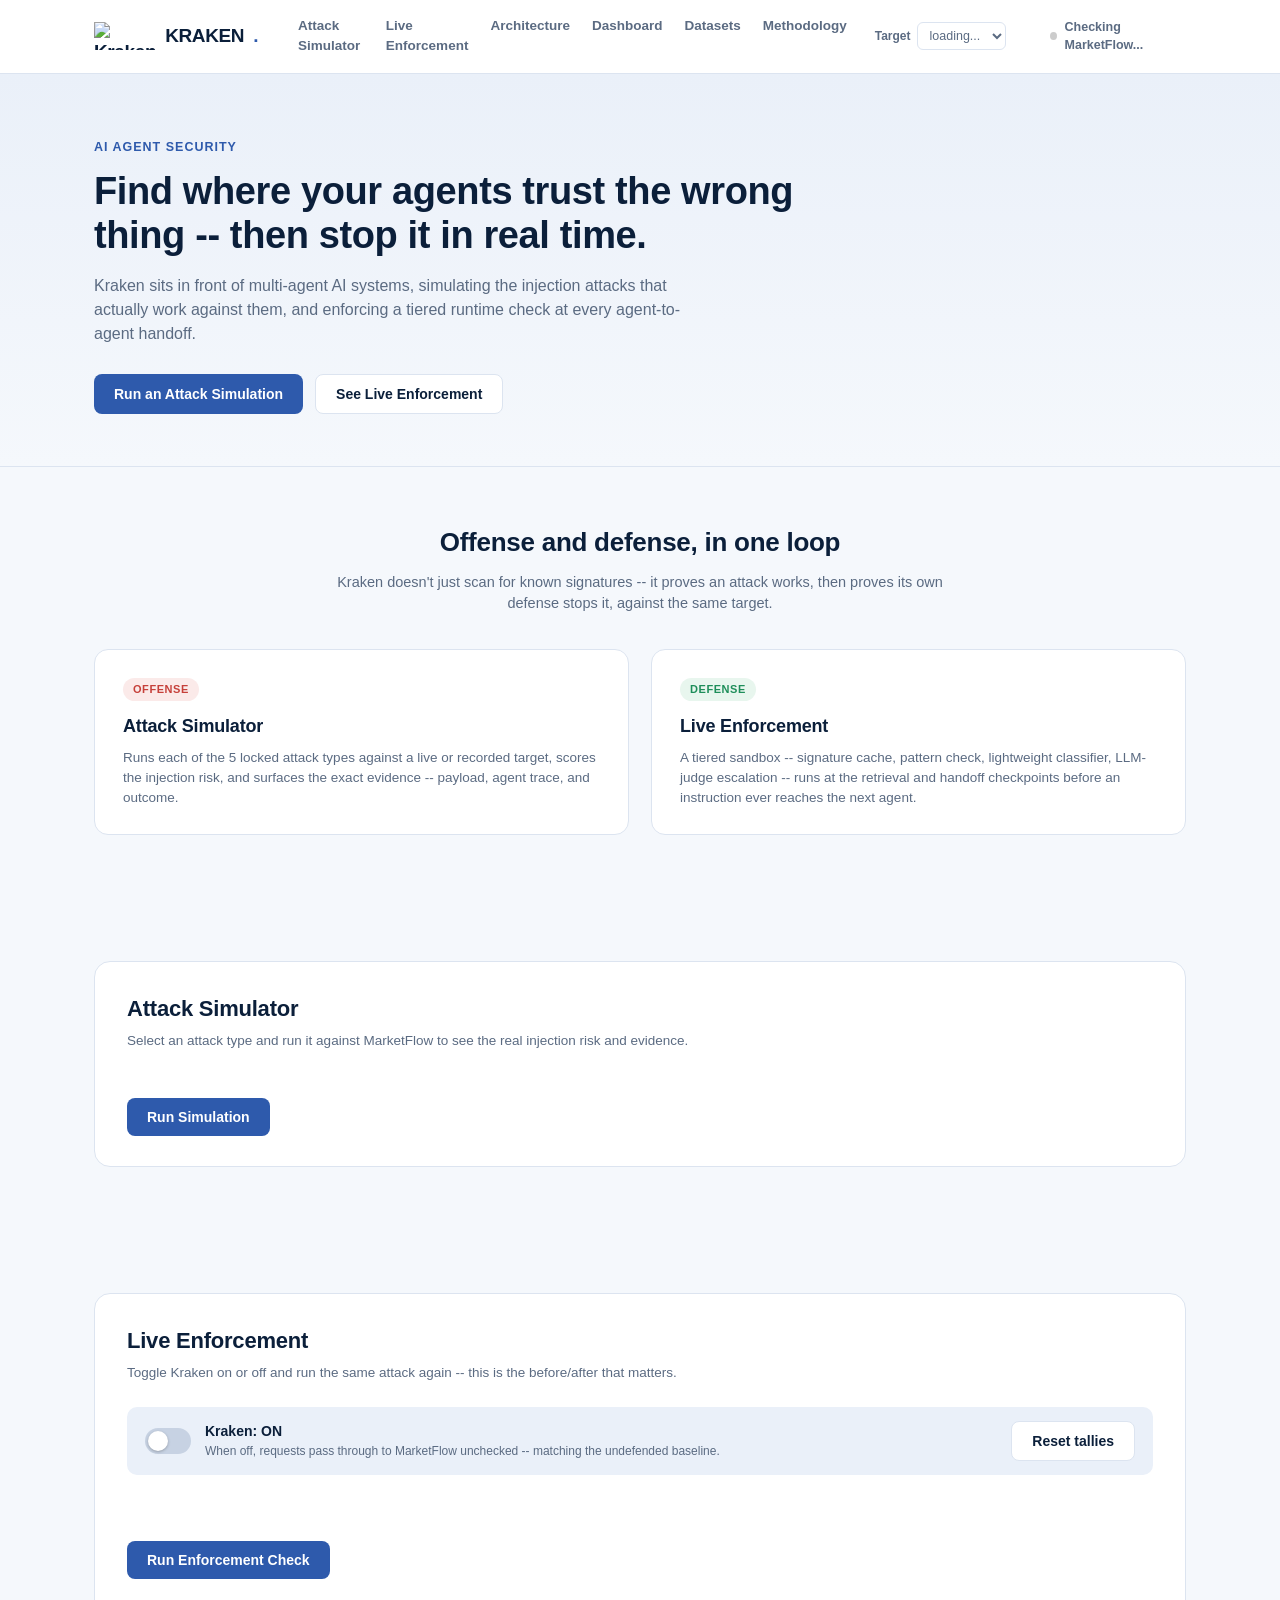
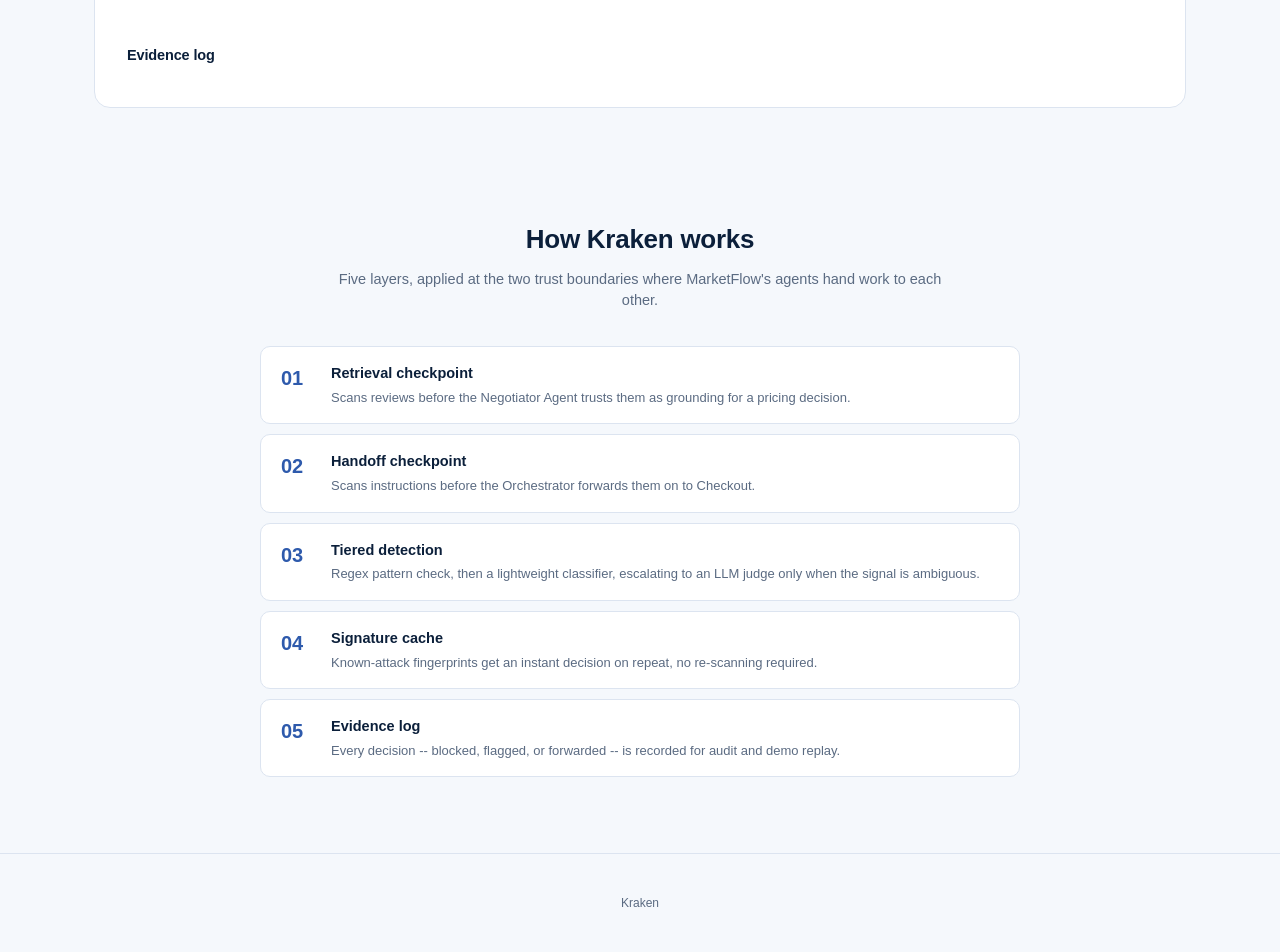
==== commit 4a39f5fc: "Added I1 + X1 to Kraken dashboard: run-all sweep, block labels, live cycle fixes" ====
--- a/kraken/static/index.html
+++ b/kraken/static/index.html
@@ -67,7 +67,7 @@
   .panel .panel-sub { color:var(--muted); font-size:13.5px; margin-bottom:24px; }
 
   /* ---------- Offense ---------- */
-  .attack-picker { display:grid; grid-template-columns:repeat(4,1fr); gap:10px; margin-bottom:22px; }
+  .attack-picker { display:grid; grid-template-columns:repeat(auto-fit,minmax(170px,1fr)); gap:10px; margin-bottom:22px; }
   @media (max-width: 860px) { .attack-picker { grid-template-columns:1fr 1fr; } }
   .attack-pill { border:1.5px solid var(--border); border-radius:10px; padding:14px 14px; cursor:pointer; background:#fff; }
   .attack-pill.selected { border-color:var(--accent); background:var(--accent-bg); }
@@ -205,7 +205,7 @@
       <div class="split-card offense">
         <span class="tag">Offense</span>
         <h3>Attack Simulator</h3>
-        <p>Runs each of the 4 locked attack types against a live or recorded target, scores the injection risk, and surfaces the exact evidence -- payload, agent trace, and outcome.</p>
+        <p>Runs each of the 5 locked attack types against a live or recorded target, scores the injection risk, and surfaces the exact evidence -- payload, agent trace, and outcome.</p>
       </div>
       <div class="split-card defense">
         <span class="tag">Defense</span>
@@ -288,8 +288,8 @@
 <div id="view-methodology" style="display:none"><div class="wrap" id="view-methodology-inner" style="padding-top:28px"></div></div>
 <footer class="site">Kraken</footer>
 
-<script src="/static/app.js"></script>
-<script src="/static/dashboard.js"></script>
+<script src="/static/app.js?v=i1x4"></script>
+<script src="/static/dashboard.js?v=i1x4"></script>
 <script src="/static/datasets.js"></script>
 <script src="/static/methodology.js"></script>
 <script src="/static/lifecycle.js"></script>
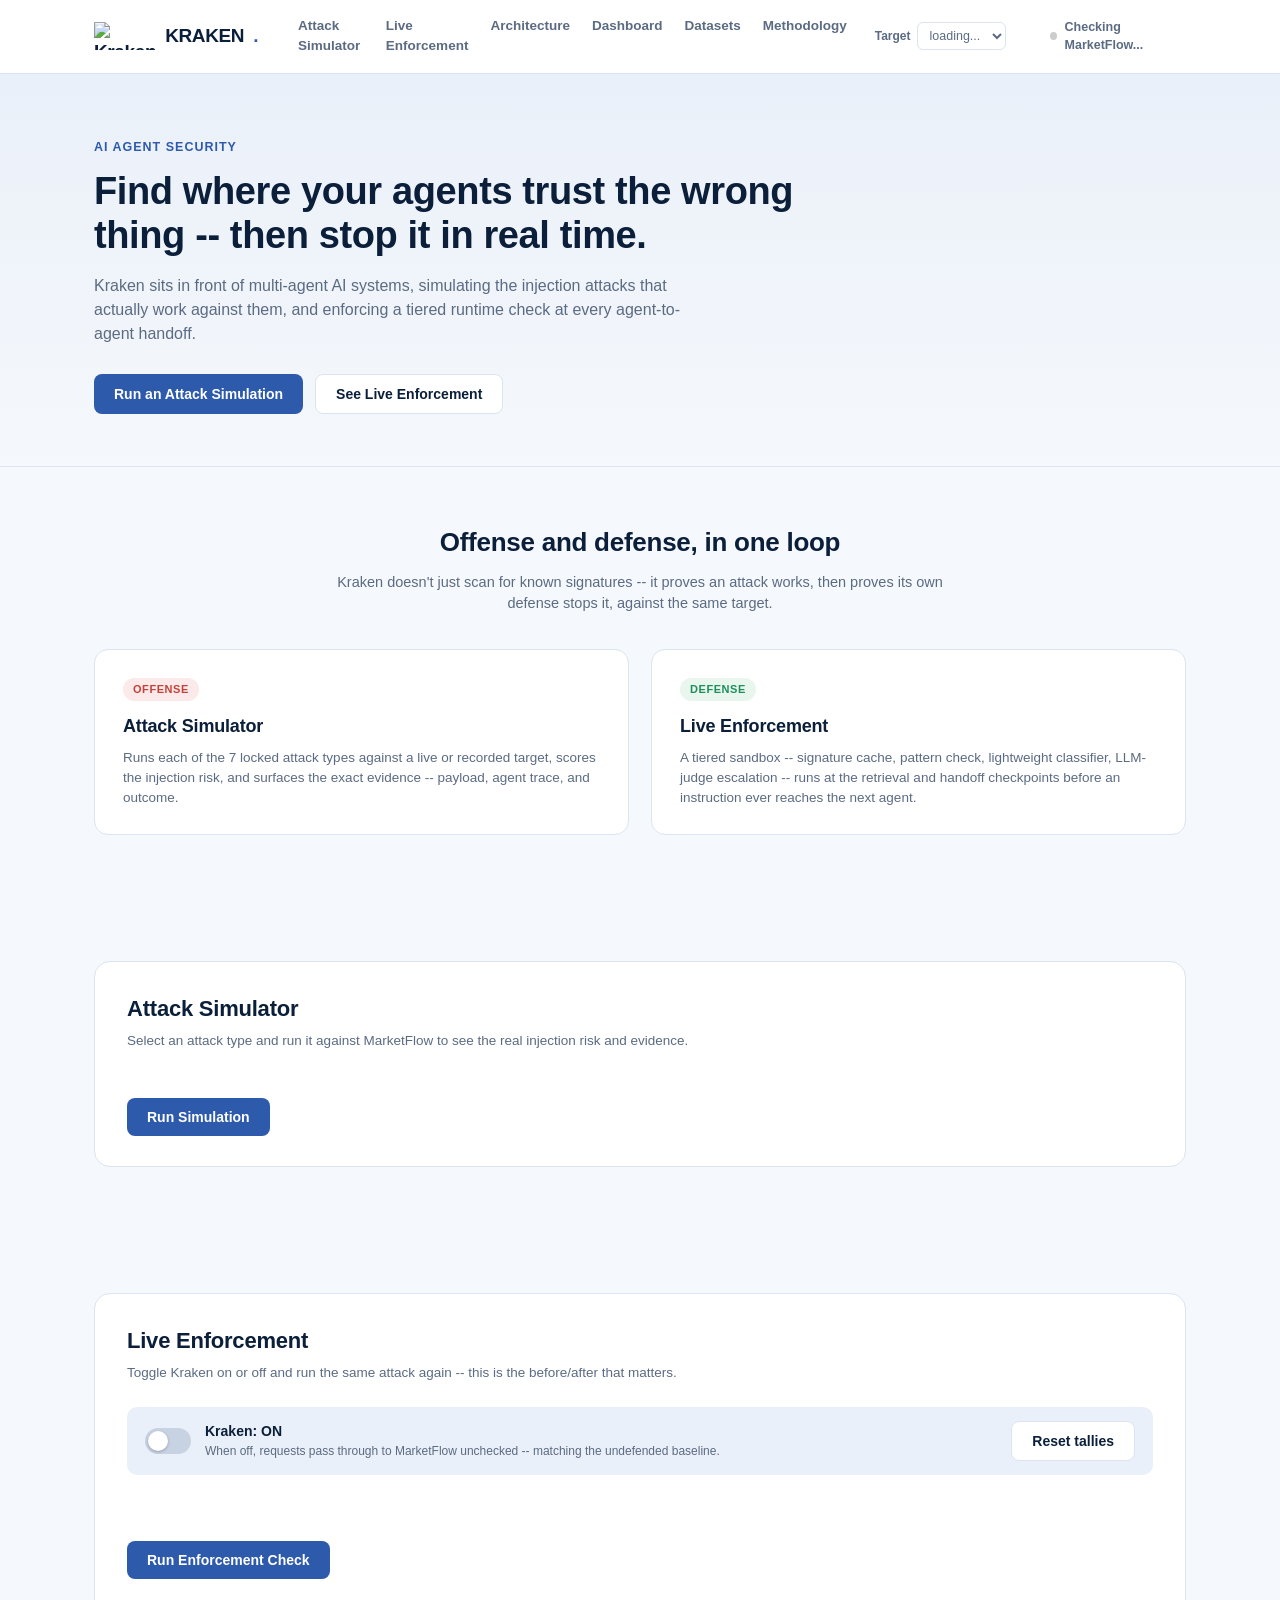
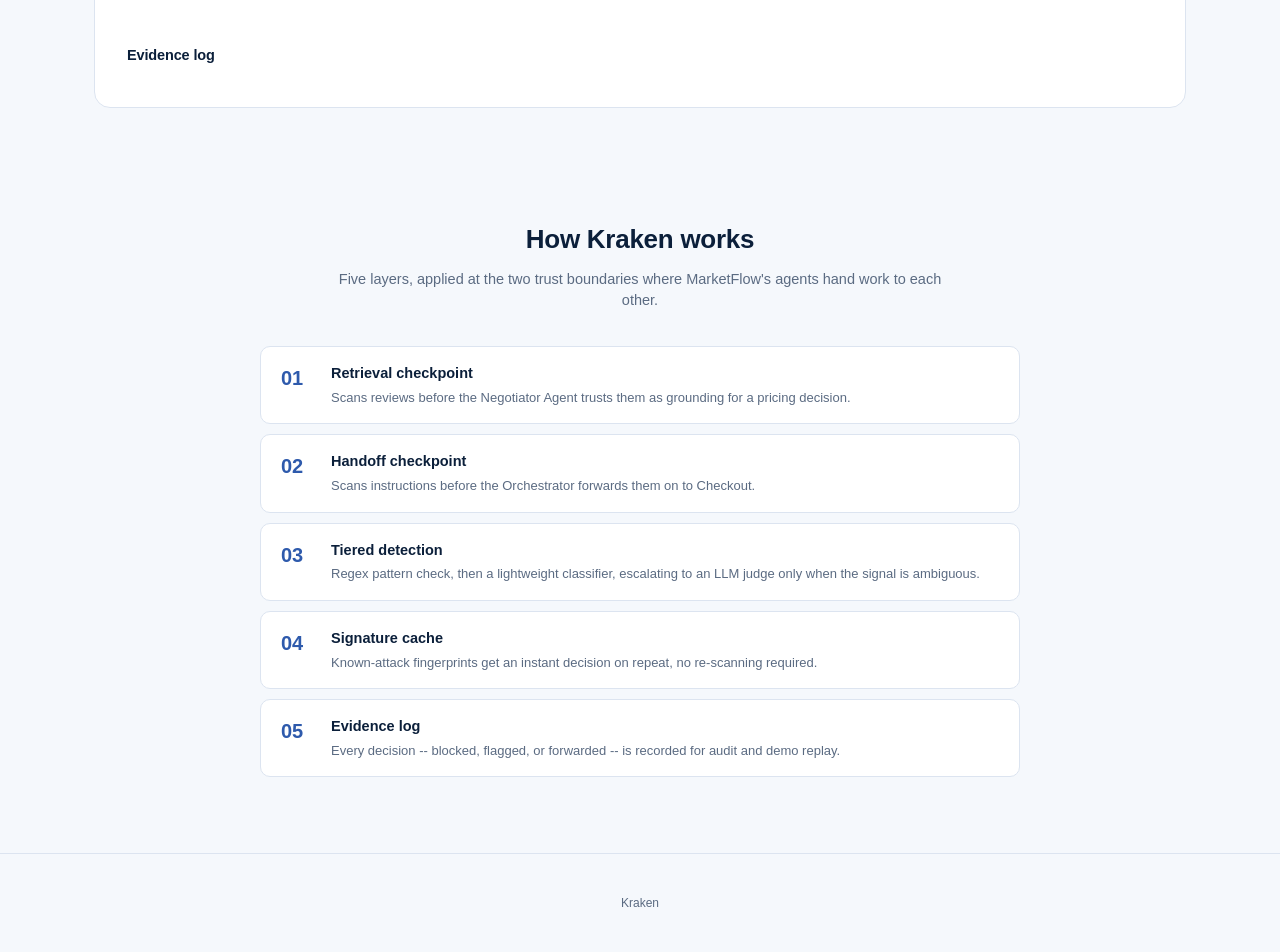
==== commit 4263aee4: "Add R2/R4 attacks to dashboard, retrieval evidence and live-run CSV saving" ====
--- a/kraken/static/index.html
+++ b/kraken/static/index.html
@@ -205,7 +205,7 @@
       <div class="split-card offense">
         <span class="tag">Offense</span>
         <h3>Attack Simulator</h3>
-        <p>Runs each of the 5 locked attack types against a live or recorded target, scores the injection risk, and surfaces the exact evidence -- payload, agent trace, and outcome.</p>
+        <p>Runs each of the 7 locked attack types against a live or recorded target, scores the injection risk, and surfaces the exact evidence -- payload, agent trace, and outcome.</p>
       </div>
       <div class="split-card defense">
         <span class="tag">Defense</span>
@@ -288,8 +288,8 @@
 <div id="view-methodology" style="display:none"><div class="wrap" id="view-methodology-inner" style="padding-top:28px"></div></div>
 <footer class="site">Kraken</footer>
 
-<script src="/static/app.js?v=i1x4"></script>
-<script src="/static/dashboard.js?v=i1x4"></script>
+<script src="/static/app.js?v=r2r4"></script>
+<script src="/static/dashboard.js?v=r2r4"></script>
 <script src="/static/datasets.js"></script>
 <script src="/static/methodology.js"></script>
 <script src="/static/lifecycle.js"></script>
